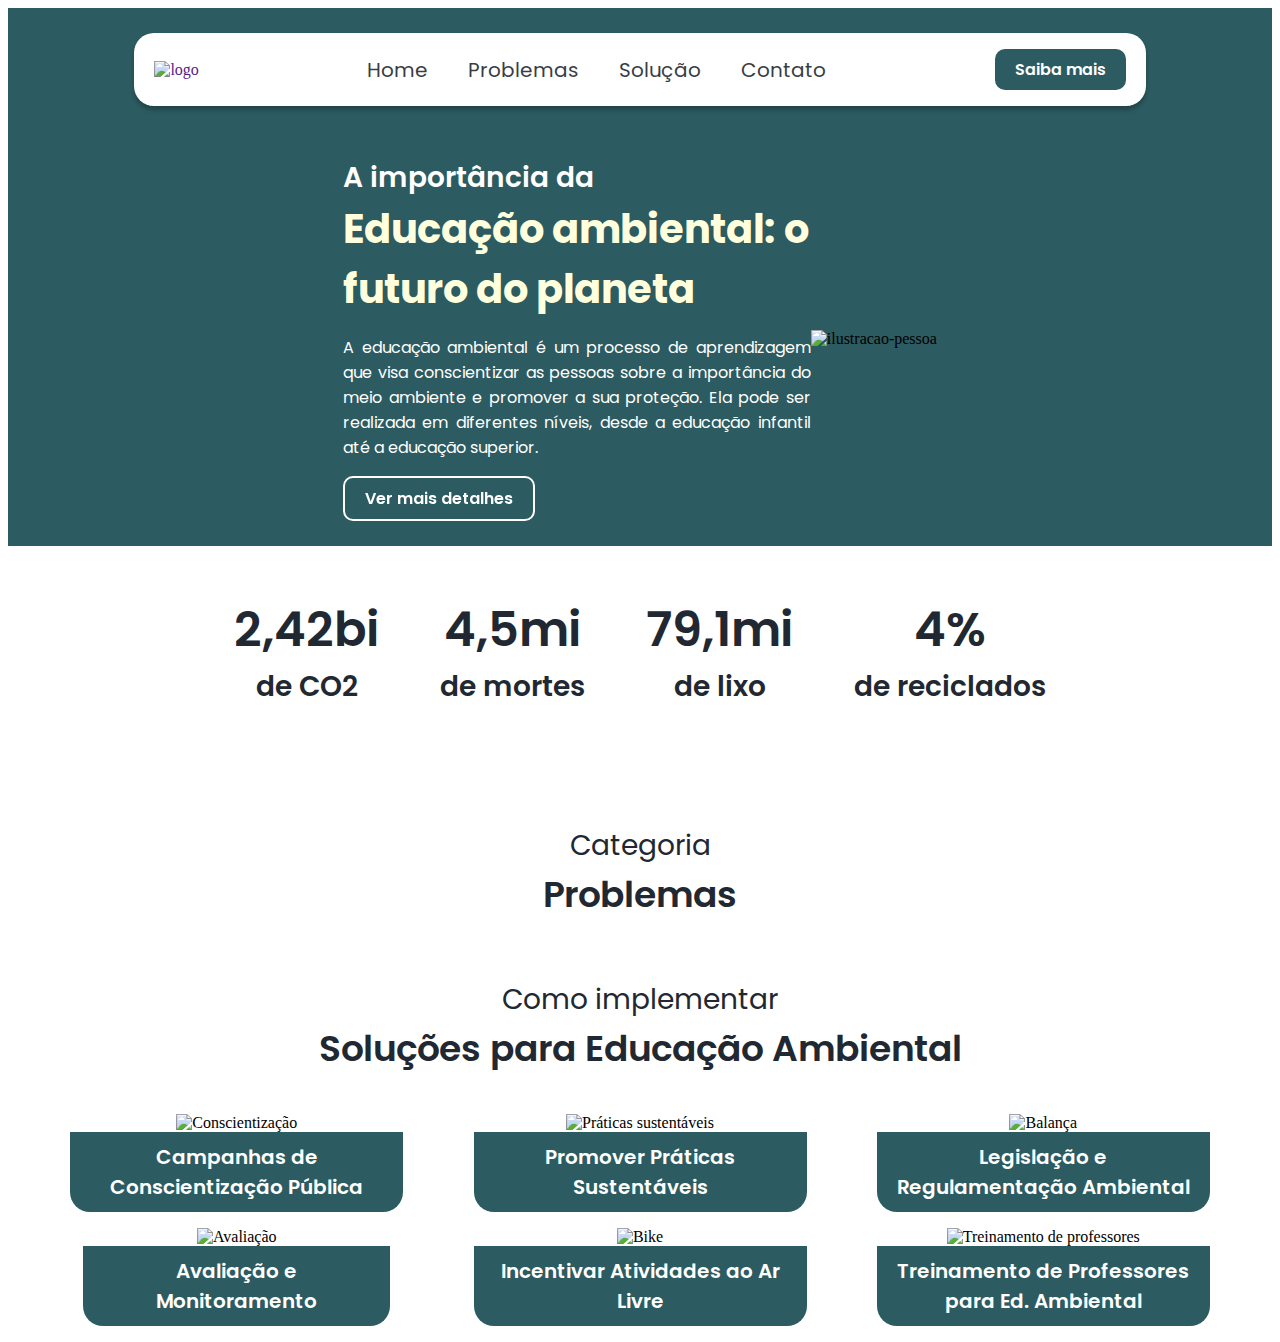
==== index.html @ cd34b2c7 "mudancas" ====
<!DOCTYPE html>
<html lang="pt-br">
<head>
    <meta charset="UTF-8">
    <meta name="viewport" content="width=device-width, initial-scale=1.0">
    <title>EDAMB.br</title>
    <link rel="shortcut icon" type="imagex/png" href="./images/logo-recic.svg">
    <link rel="stylesheet" href="style.css">
    <link rel="preconnect" href="https://fonts.googleapis.com">
    <link rel="preconnect" href="https://fonts.gstatic.com" crossorigin>
    <link href="https://fonts.googleapis.com/css2?family=Poppins:ital,wght@0,100;0,200;0,300;0,400;0,500;0,600;0,700;0,800;0,900;1,100;1,200;1,300;1,400;1,500;1,600;1,700;1,800;1,900&display=swap" rel="stylesheet">
</head>
<body>
    <header>
        <nav>
            <ul>
                <li class="logo"><div><a href=""><img src="images/logo_master.svg" alt="logo"></a></div></li>
                <li class="menu-home"><a href="#">Home</a></li>
                <li class="item-menu"><a href="">Problemas</a></li>
                <li class="item-menu"><a href="">Solução</a></li>
                <li class="item-menu"><a href="">Contato</a></li>
                <li class="saiba-mais"><div class="botao-saiba-mais"><a href="">Saiba mais</a></div></li>
            </ul>
        </nav>
        
        <div class="abertura">
            <div class="texto-importancia">
                <h2>A importância da</h2>
                <h1>Educação ambiental: o futuro do planeta</h1>
                <p>
                    A educação ambiental é um processo de aprendizagem que visa conscientizar as pessoas sobre a importância do meio ambiente e promover a sua proteção. Ela pode ser realizada em diferentes níveis, desde a educação infantil até a educação superior.
                </p>
                <div>
                    <a href="">
                        <div class="detalhes">
                            <p>Ver mais detalhes</p>
                        </div>
                    </a>
                </div>
            </div>
            <div class="imagem-header">
                <picture>
                    <source media="(max-width: 650px)" srcset="images/foto-header-menor.svg" />
                    <img
                      src="images/Component 1.svg"
                      alt="ilustracao-pessoa"
                    />
                  </picture>
            </div>
        </div>
    </header>

    <div class="info">
        <section>
          <h3>2,42bi</h3>
          <p>de CO2</p>
        </section>
        <section>
          <h3>4,5mi</h3>
          <p>de mortes</p>
        </section>
        <section>
          <h3>79,1mi</h3>
          <p>de lixo</p>
        </section>
        <section>
          <h3>4%</h3>
          <p>de reciclados</p>
        </section>
      </div>


    <div class="cards">
        <h3>Categoria</h3>
        <h2>Problemas</h2>
        <div id="cards-problemas" class="cards-problemas"></div>
    </div>


    <div class="cards">
        <h3>Como implementar</h3>
        <h2>Soluções para Educação Ambiental</h2>

        <div id="cards-solucoes" class="cards-solucoes">
            <div class="ilustracoes">
                <img src="images/lampada-verde.png" alt="Conscientização">
                <div class="titulo-solucao">
                    <h3>Campanhas de Conscientização Pública</h3>
                </div>
            </div>
            <div class="ilustracoes">
                <img src="images/Composting-Ecobali.png" alt="Práticas sustentáveis">
                <div class="titulo-solucao">
                    <h3>Promover Práticas Sustentáveis</h3>
                </div>
            </div>
            <div class="ilustracoes">
                <img src="images/balanca.png" alt="Balança">
                <div class="titulo-solucao">
                    <h3>Legislação e Regulamentação Ambiental</h3>
                </div>
            </div>
            <div class="ilustracoes">
                <img src="images/prancheta.png" alt="Avaliação">
                <div class="titulo-solucao">
                    <h3>Avaliação e Monitoramento</h3>
                </div>
            </div>
            <div class="ilustracoes">
                <img src="images/bike.png" alt="Bike">
                <div class="titulo-solucao">
                    <h3>Incentivar Atividades ao Ar Livre</h3>
                </div>
            </div>
            <div class="ilustracoes">
                <img src="images/teach.png" alt="Treinamento de professores">
                <div class="titulo-solucao">
                    <h3>Treinamento de Professores para Ed. Ambiental</h3>
                </div>
            </div>

            
            
        </div>
    </div>

    <script type="module" src="./js/main.js"></script>
</body>
</html>
---- style.css ----
header {
    display: flex;
    flex-direction: column;
    height: fit-content;
    background-color: #2C5B61;
    align-items: center;
    flex-wrap: wrap;
    align-content: center;
}

nav {
    display: flex;
    flex-wrap: wrap;
    justify-content: center;
    width: 80%;
    height: fit-content;
    border-radius: 20px;
    background: var(--White, #FFF);
    box-shadow: 0px 4px 4px 0px rgba(0, 0, 0, 0.25);
    margin-top: 2%;
    margin-bottom: 4%
}

header nav ul {
    display: flex;
    list-style-type: none;
    align-items: center;
    flex-wrap: wrap;

    flex-basis: 100%;
    justify-content: space-between;

    padding-inline-start: 0px;
}

header nav ul li {
    padding: 0 20px 0 20px;
}

/*nav li{
    transition: transform 0.5s;
    will-change: scale;
}

nav li:hover {
    transform: scale(1.1);
    color: var(--Green, #016A70);
}*/

li a, li a:visited {
    text-decoration: none;
}

header .logo {
    flex-grow: 1;
}

.menu-home{
    font-family: 'Poppins';
    font-size: 20px;
    font-style: normal;
    font-weight: 400;
    line-height: normal;
}

.menu-home a{
    color: var(--Grey, #393E46);
}

.menu-home a:hover{
    color: var(--Grey, #2C5B61);
    font-weight: 600;
}


.item-menu {
    font-family: Poppins;
    font-size: 20px;
    font-style: normal;
    font-weight: 400;
    line-height: normal;
}

.item-menu a {
    color: var(--Grey, #393E46);
}
.item-menu a:hover {
    color: var(--Grey, #2C5B61);
    font-weight: 600;
}

.saiba-mais {
    flex-grow: 1;
    display: flex;
    flex-direction: row;
    justify-content: flex-end;
}

.botao-saiba-mais a {
    border-radius: 10px;
    background: #2C5B61;

    display: inline-flex;
    padding: 8px 20px;
    justify-content: center;
    align-items: center;
    /* gap: 10px; */
    box-shadow: none;

    color: var(--White, #FFF);
    font-family: Poppins;
    font-size: 16px;
    font-style: normal;
    font-weight: 600;
    line-height: normal;
}

.botao-saiba-mais a:hover {
    background: #F6B74C;
    color: var(--White, #2C5B61);
}

.abertura {
    display: flex;
    flex-direction: row;
    justify-content: center;
    flex-wrap: wrap;
    align-items: center;
    margin-bottom: 2%;
}

.texto-importancia {
    display: flex;
    flex-direction: column;
    align-items: flex-start;
    flex-wrap: wrap;
    flex-basis: 37%;
    
}

.texto-importancia h2 {
    color: var(--White, #FFF);
    font-family: Poppins;
    font-size: 28px;
    font-style: normal;
    font-weight: 600;
    line-height: normal;
    margin: 0;
}

.texto-importancia h1 {
    color: var(--Cream, #FFD);
    font-family: Poppins;
    font-size: 40px;
    font-style: normal;
    font-weight: 700;
    line-height: normal;
    margin: 0;
}

.texto-importancia p {
    color: var(--White, #FFF);
    text-align: justify;
    font-family: Poppins;
    font-size: 16px;
    font-style: normal;
    font-weight: 400;
    line-height: normal;
}

.detalhes {
    display: flex;
    padding: 8px 20px;
    justify-content: center;
    align-items: center;
    gap: 10px;
    border-radius: 10px;
    border: 2px solid var(--White, #FFF);
}

.texto-importancia a p{
    color: var(--White, #FFF);
    font-family: Poppins;
    font-size: 16px;
    font-style: normal;
    font-weight: 600;
    line-height: normal;
    margin: 0;
}

.texto-importancia a, a:visited {
    text-decoration: none;
}

.texto-importancia div {
    transition: transform 0.4s;
    will-change: scale;
}

.texto-importancia div:hover {
    transform: scale(1.05);
}

.imagem-header {
    display: flex;
}

.info {
    display: flex;
    flex-flow: wrap;
    text-align: center;
    justify-content: center;
}

.info section {
    padding: 30px;
    padding-top: 0;
    padding-bottom: 7%;
}

.info section h3 {
    color: var(--Dark, #222831);
    font-family: Poppins;
    font-size: 48px;
    font-style: normal;
    font-weight: 600;
    line-height: normal;
    margin-bottom: 0;
}

.info section p {
    color: var(--Dark, #222831);
    font-family: Poppins;
    font-size: 28px;
    font-style: normal;
    font-weight: 600;
    line-height: normal;
    margin: 0;
}

.cards {
    display: flex;
    align-items: center;
    flex-direction: column;
    flex-wrap: wrap;
}

/*.cards:hover{
    transition: transform 0.4s;
    will-change: scale;
    transform: scale(1.05);
}*/

.cards h3 {
    color: var(--Dark, #222831);
    font-family: Poppins;
    font-size: 28px;
    font-style: normal;
    font-weight: 400;
    line-height: normal;
    margin-bottom: 0;
}

.cards h2 {
    color: var(--Dark, #222831);
    font-family: Poppins;
    font-size: 36px;
    font-style: normal;
    font-weight: 600;
    line-height: normal;
    margin-top: 0;
    text-align: center;
}

.cards-problemas {
    display: flex;
    flex-direction: row;
    flex-wrap: wrap;
    justify-content: space-evenly;
}

.cards-solucoes {
    display: flex;
    flex-direction: row;
    flex-wrap: wrap;
    justify-content: space-evenly;
}

.cards-solucoes .ilustracoes {
    border-radius: 20px;
    height:fit-content;
    width: 333px;
    display: flex;
    flex-direction: column;
    width: 333px;
    flex-wrap: wrap;
    align-items: center;

    margin: 8px;
}

.cards-solucoes .titulo-solucao {
    border-radius: 0 0 20px 20px;
    background-color: #2C5B61;

    display: flex;
    flex-direction: column;
    flex-basis: 90%;
    flex-wrap: wrap;
}

.cards-solucoes .titulo-solucao h3 {
    color: var(--White, #FFF);
    font-family: Poppins;
    font-size: 20px;
    font-style: normal;
    font-weight: 600;
    line-height: normal;
    align-self: center;
    width: 90%;
    margin: 10px;
    text-align: center;
}

@media (max-width: 1029px) {
    header nav ul {
        flex-direction: column; /* Altera o layout para coluna */
        align-items: center; /* Alinha os itens ao centro na direção da coluna */
    }

    header nav ul li {
        padding: 15px 0; /* Ajuste o espaçamento entre os itens conforme necessário */
    }
}
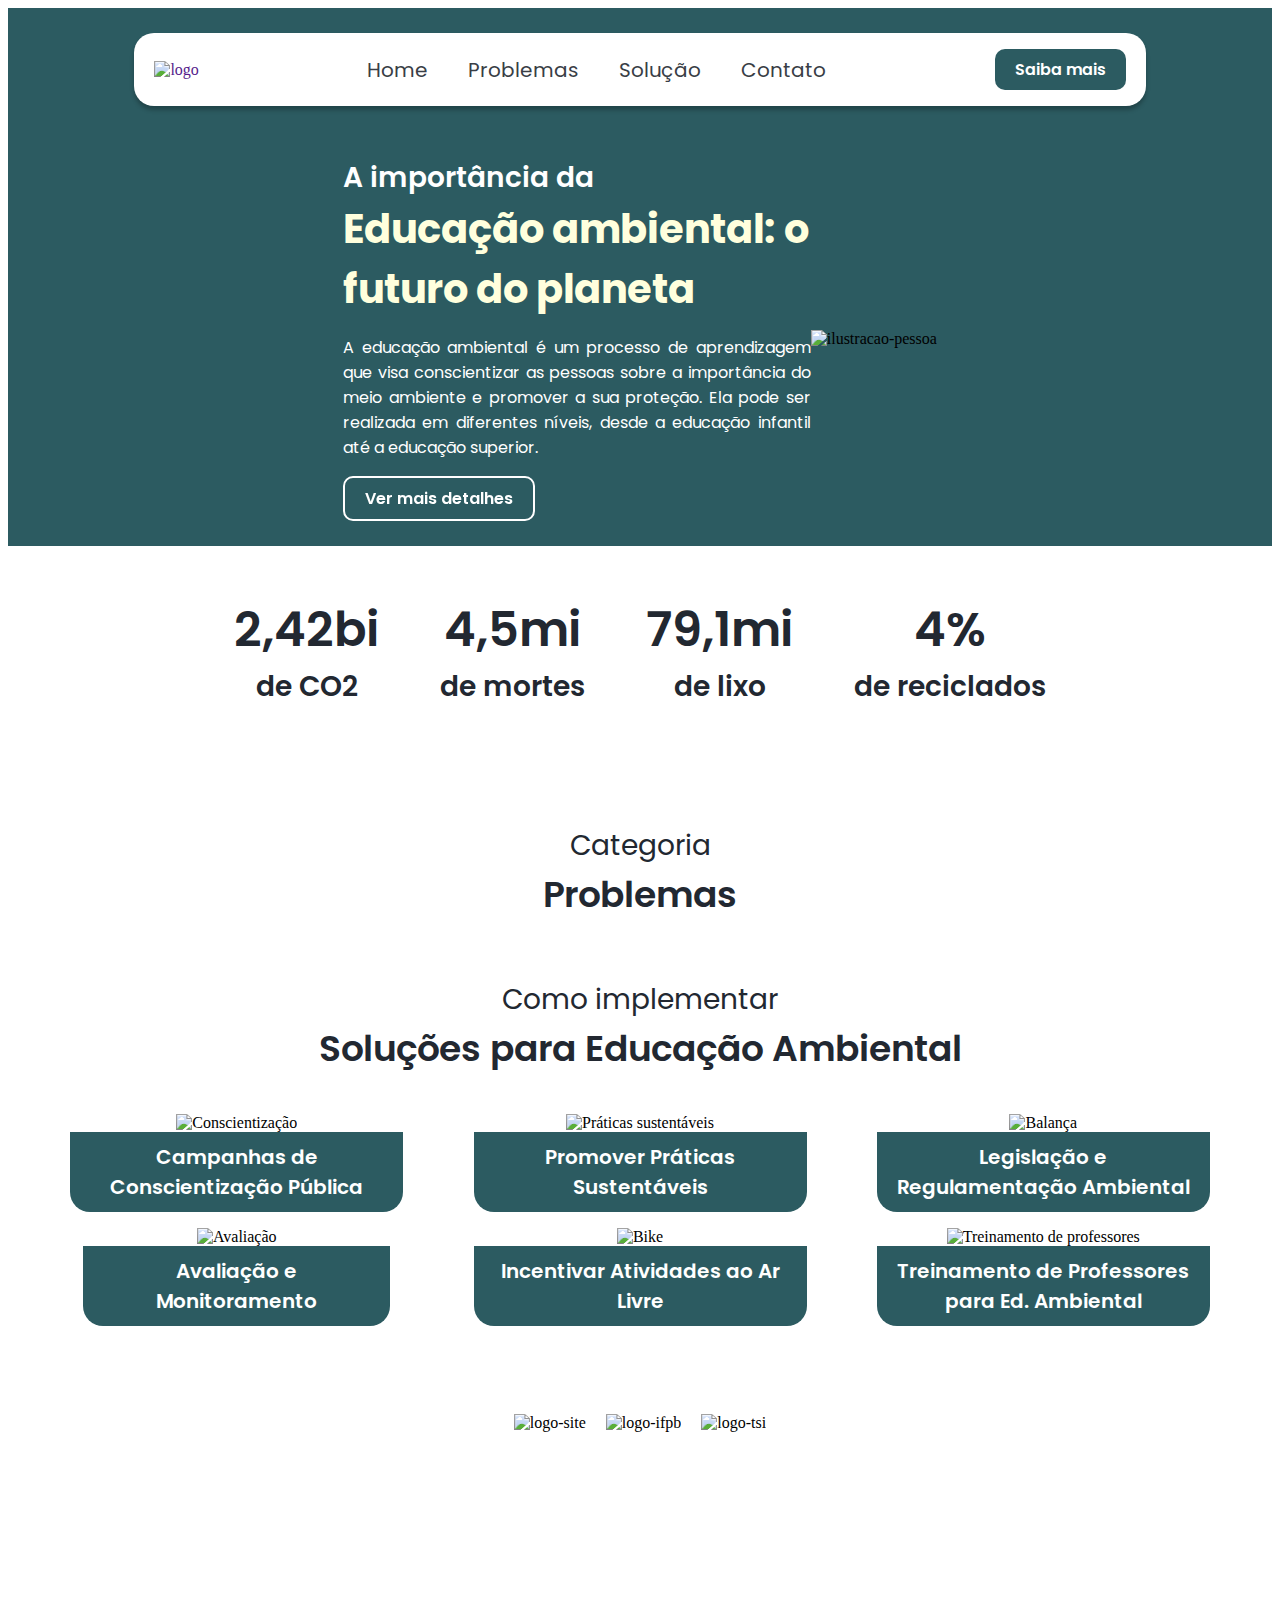
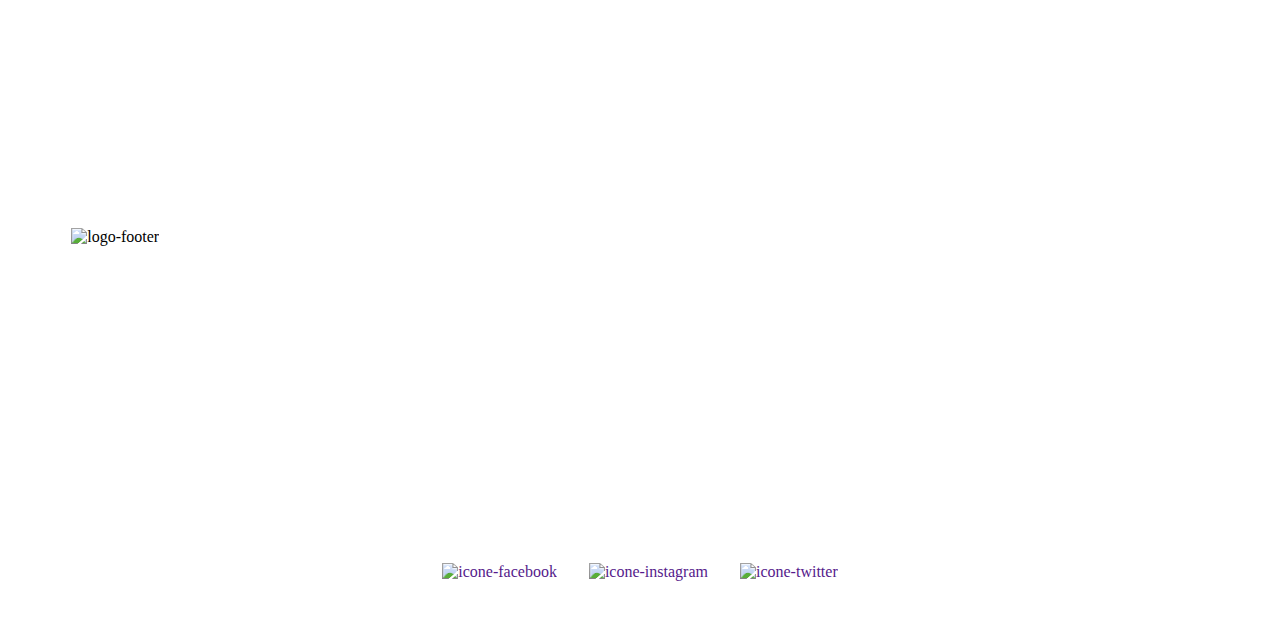
==== commit c23fe2d1: "alteracoes no nav" ====
--- a/index.html
+++ b/index.html
@@ -124,6 +124,46 @@
         </div>
     </div>
 
+    <div class="logos">
+        <img src="images/logo-meio.svg" alt="logo-site">
+        <img src="images/ifpb.svg" alt="logo-ifpb">
+        <img src="images/tsi.svg" alt="logo-tsi">
+    </div>
+
+    <footer>
+        <div class="footer-container">
+            <div class="endereco">
+                <img src="images/logo-fim.svg" alt="logo-footer">
+                <p>Endereço : Av. Primeiro de Maio, 720 - Jaguaribe, João Pessoa - PB, 58015-435</p>
+                <p>(83) 3612-1200</p>
+                <p>www.ifpb.edu.br/joaopessoa</p>
+            </div>
+            <div class="topico">
+                <h4>Company</h4>
+                <h5>About</h5>
+                <h5>Careers</h5>
+                <h5>Mobile</h5>
+            </div>
+            <div class="topico">
+                <h4>Contact</h4>
+                <h5>Help/FAQ</h5>
+                <h5>Press</h5>
+                <h5>Affiliates</h5>
+            </div>
+            <div class="topico">
+                <h4>More</h4>
+                <h5>Airlinefees</h5>
+                <h5>Airline</h5>
+                <h5>Low fare tips</h5>
+            </div>
+        </div>
+        <div class="icones">
+            <a href=""><img src="images/icone-facebook.svg" alt="icone-facebook"></a>
+            <a href=""><img src="images/icone-instagram.svg" alt="icone-instagram"></a>
+            <a href=""><img src="images/icone-twitter.svg" alt="icone-twitter"></a>
+        </div>
+    </footer>
+
     <script type="module" src="./js/main.js"></script>
 </body>
 </html>--- a/style.css
+++ b/style.css
@@ -37,15 +37,10 @@
     padding: 0 20px 0 20px;
 }
 
-/*nav li{
-    transition: transform 0.5s;
-    will-change: scale;
-}
-
-nav li:hover {
+/* nav li:hover {
     transform: scale(1.1);
-    color: var(--Green, #016A70);
-}*/
+    transition: 0.3s;
+} */
 
 li a, li a:visited {
     text-decoration: none;
@@ -55,7 +50,7 @@
     flex-grow: 1;
 }
 
-.menu-home{
+.menu-home {
     font-family: 'Poppins';
     font-size: 20px;
     font-style: normal;
@@ -63,15 +58,14 @@
     line-height: normal;
 }
 
-.menu-home a{
+.menu-home a {
     color: var(--Grey, #393E46);
 }
 
-.menu-home a:hover{
-    color: var(--Grey, #2C5B61);
-    font-weight: 600;
-}
-
+.menu-home a:hover {
+    color: var(--Grey, #393E46);
+    font-weight: 600;
+}
 
 .item-menu {
     font-family: Poppins;
@@ -84,8 +78,9 @@
 .item-menu a {
     color: var(--Grey, #393E46);
 }
+
 .item-menu a:hover {
-    color: var(--Grey, #2C5B61);
+    color: var(--Grey, #393E46);
     font-weight: 600;
 }
 
@@ -135,7 +130,6 @@
     align-items: flex-start;
     flex-wrap: wrap;
     flex-basis: 37%;
-    
 }
 
 .texto-importancia h2 {
@@ -245,12 +239,6 @@
     flex-wrap: wrap;
 }
 
-/*.cards:hover{
-    transition: transform 0.4s;
-    will-change: scale;
-    transform: scale(1.05);
-}*/
-
 .cards h3 {
     color: var(--Dark, #222831);
     font-family: Poppins;
@@ -321,6 +309,95 @@
     margin: 10px;
     text-align: center;
 }
+
+.logos {
+    display: flex;
+    flex-direction: row;
+    justify-content: center;
+    flex-wrap: wrap;
+    margin: 70px 8px;
+}
+
+.logos img {
+    margin: 10px;
+}
+
+footer {
+    display: flex;
+    justify-content: center;
+    background-image: url(images/footer.svg);
+    background-size: cover;
+    background-repeat: no-repeat;
+    padding-top: 25%;
+    flex-wrap: wrap;
+    height: fit-content;
+}
+
+footer h4 {
+    color: var(--White, #FFF);
+    font-family: Poppins;
+    font-size: 20px;
+    font-style: normal;
+    font-weight: 600;
+    line-height: normal;
+}
+
+footer p, footer h5 {
+    color: var(--White, #FFF);
+    font-family: Poppins;
+    font-size: 16px;
+    font-style: normal;
+    font-weight: 400;
+    line-height: normal;
+}
+
+footer p {
+    width: 85%;
+}
+
+.footer-container {
+    display: flex;
+    flex-direction: row;
+    flex-wrap: wrap;
+    justify-content: space-between;
+    width: 90%;
+}
+
+.endereco {
+    flex-basis: 50%;
+    display: flex;
+    flex-wrap: wrap;
+    justify-content: flex-start;
+}
+
+.topico {
+    display: flex;
+    flex-direction: column;
+    flex-wrap: wrap;
+}
+
+.icones {
+    flex-basis: 90%;
+    display: flex;
+    flex-direction: row;
+    flex-wrap: wrap;
+    justify-content: center;
+    padding-bottom: 2%;
+}
+
+.icones img {
+    margin: 16px;
+}
+
+.icones a, .icones a:visited {
+    text-decoration: none;
+}
+
+footer .icones a:hover img {
+    border-radius: 100%;
+    border: 0.5px solid white; /* Adiciona uma borda branca com 2 pixels de largura */
+}
+
 
 @media (max-width: 1029px) {
     header nav ul {
@@ -332,3 +409,14 @@
         padding: 15px 0; /* Ajuste o espaçamento entre os itens conforme necessário */
     }
 }
+
+@media (max-width: 920px) {
+    .endereco {
+        flex-basis: 100%;
+    }
+
+    footer {
+        padding-top: 80%;
+        padding-bottom: 10%;
+    }
+}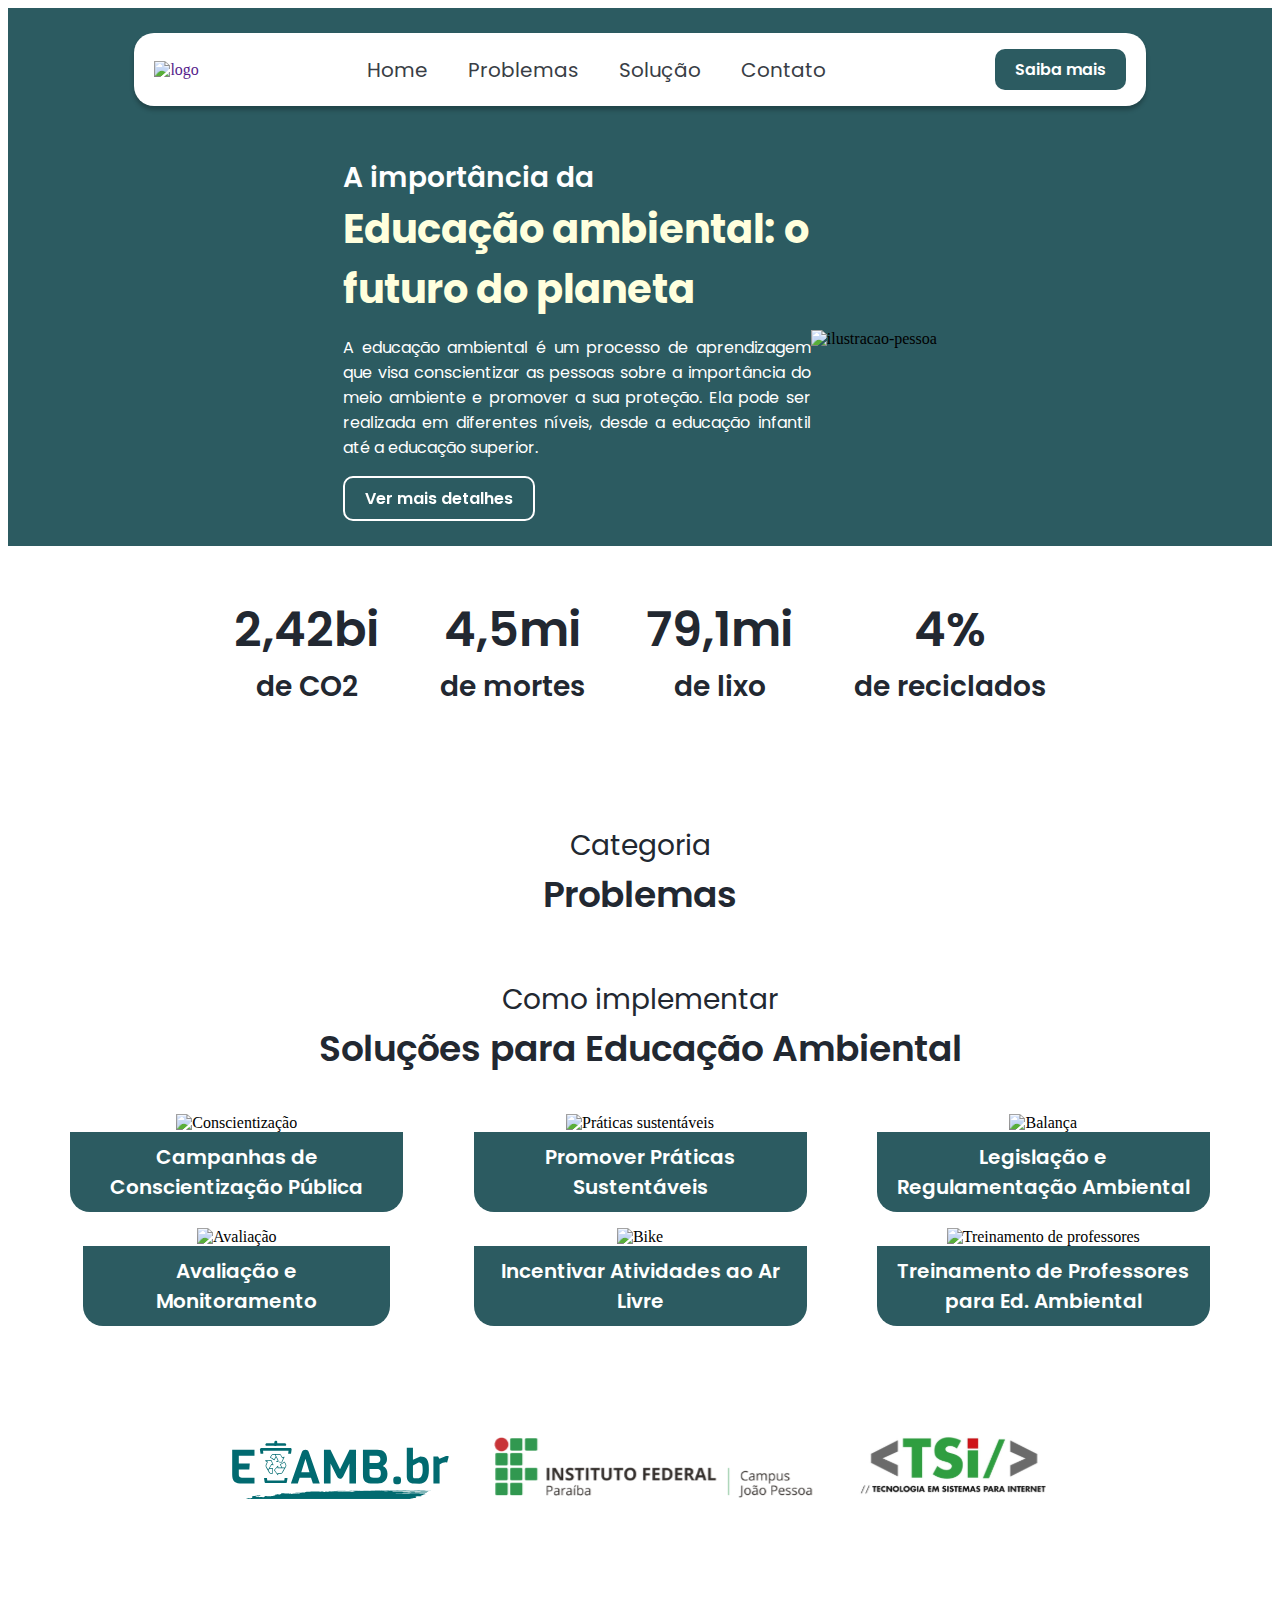
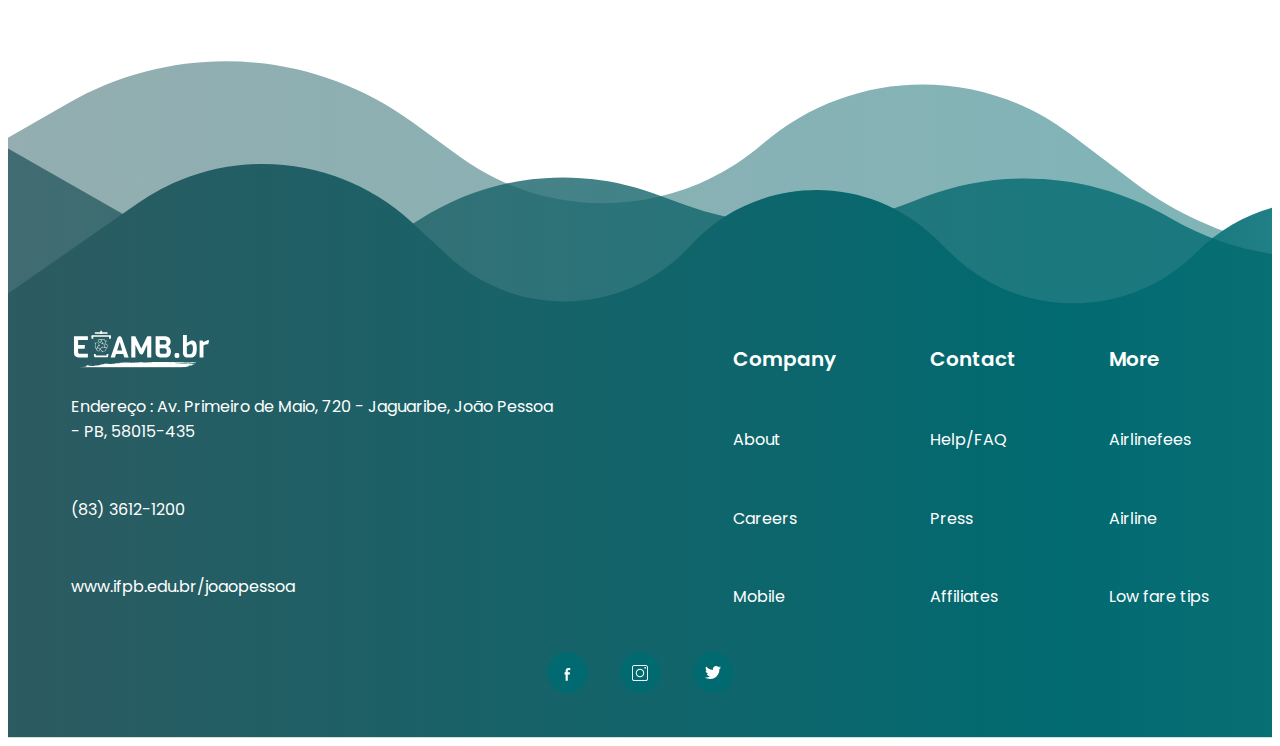
==== commit 619ddf56: "Merge pull request #1 from l-e-t-i-c-i-a/primeira-versao" ====
--- a/index.html
+++ b/index.html
@@ -124,6 +124,7 @@
         </div>
     </div>
 
+
     <div class="logos">
         <img src="images/logo-meio.svg" alt="logo-site">
         <img src="images/ifpb.svg" alt="logo-ifpb">
@@ -164,6 +165,7 @@
         </div>
     </footer>
 
+
     <script type="module" src="./js/main.js"></script>
 </body>
 </html>--- a/style.css
+++ b/style.css
@@ -37,11 +37,6 @@
     padding: 0 20px 0 20px;
 }
 
-/* nav li:hover {
-    transform: scale(1.1);
-    transition: 0.3s;
-} */
-
 li a, li a:visited {
     text-decoration: none;
 }
@@ -49,6 +44,7 @@
 header .logo {
     flex-grow: 1;
 }
+
 
 .menu-home {
     font-family: 'Poppins';
@@ -63,7 +59,7 @@
 }
 
 .menu-home a:hover {
-    color: var(--Grey, #393E46);
+    color: var(--Grey, #2C5B61);
     font-weight: 600;
 }
 
@@ -80,7 +76,7 @@
 }
 
 .item-menu a:hover {
-    color: var(--Grey, #393E46);
+    color: var(--Grey, #2C5B61);
     font-weight: 600;
 }
 
@@ -309,6 +305,7 @@
     margin: 10px;
     text-align: center;
 }
+
 
 .logos {
     display: flex;
@@ -410,6 +407,7 @@
     }
 }
 
+
 @media (max-width: 920px) {
     .endereco {
         flex-basis: 100%;
@@ -419,4 +417,5 @@
         padding-top: 80%;
         padding-bottom: 10%;
     }
-}+}
+
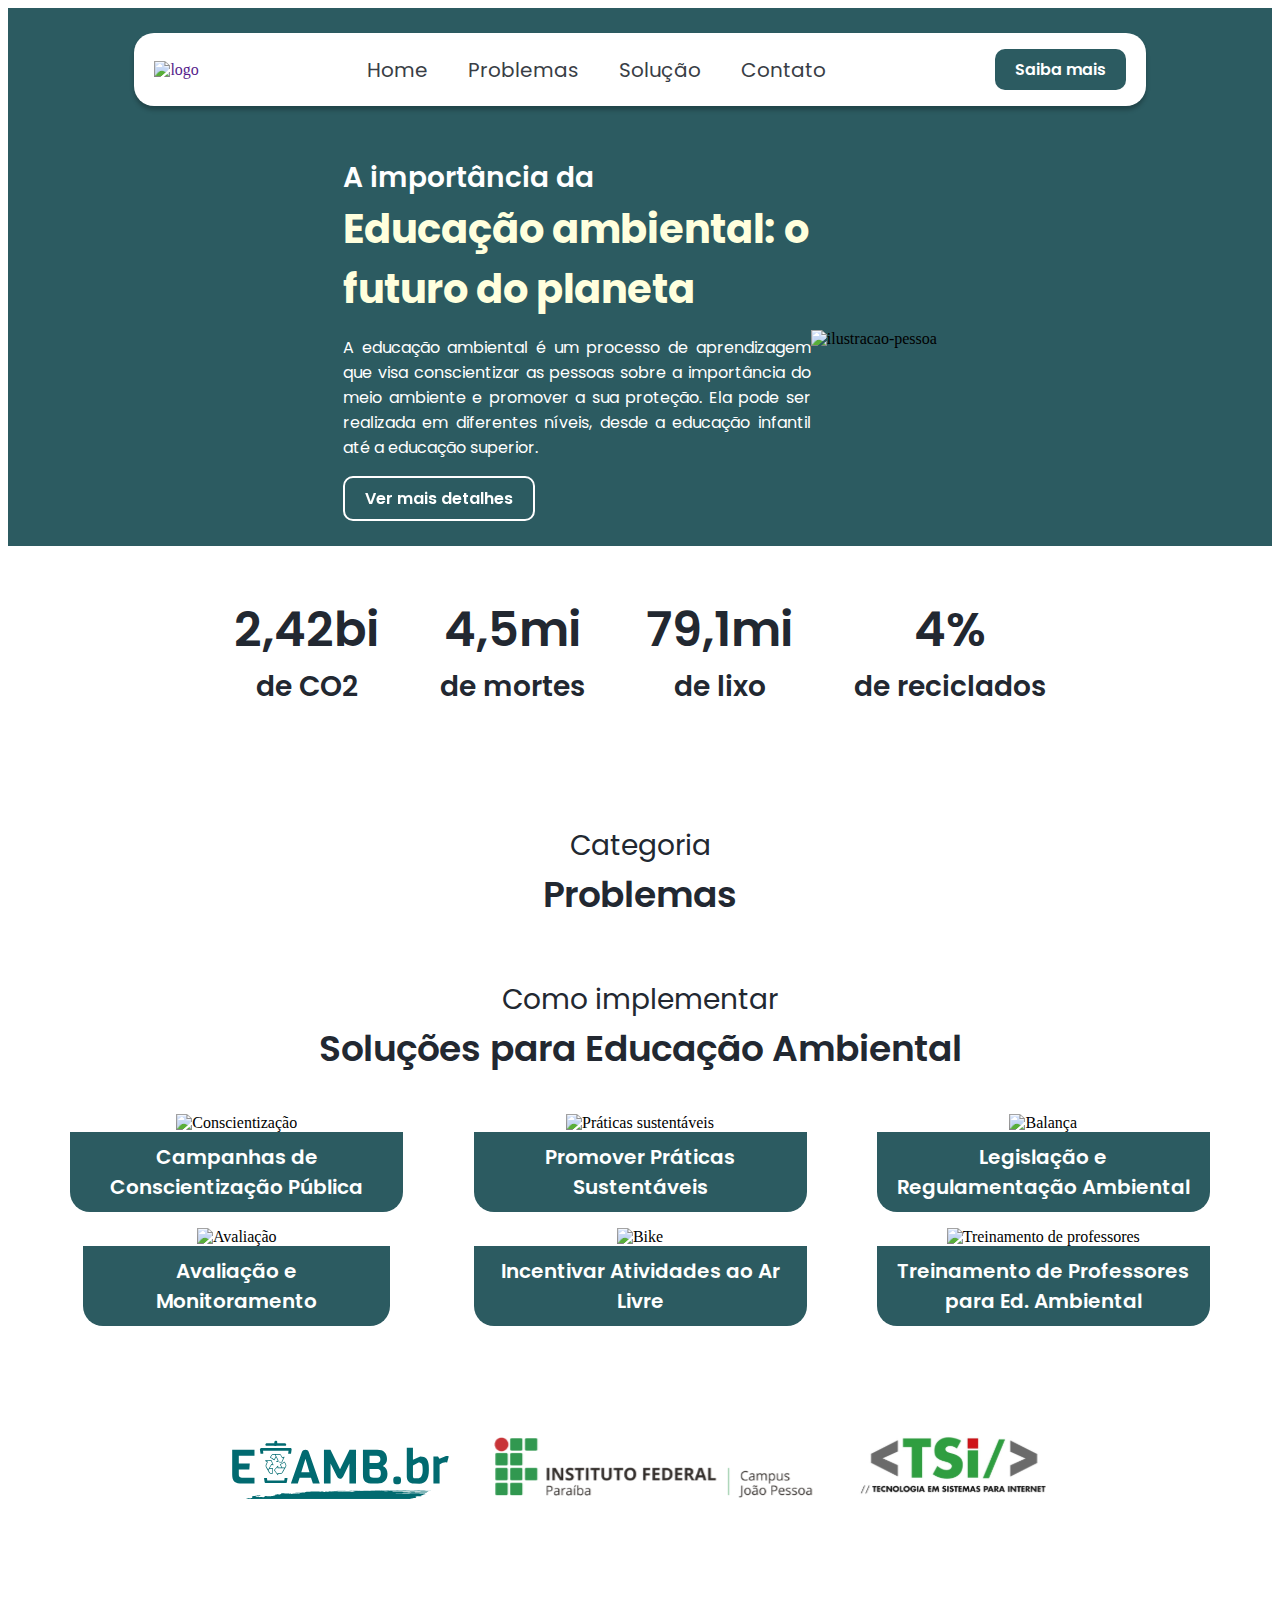
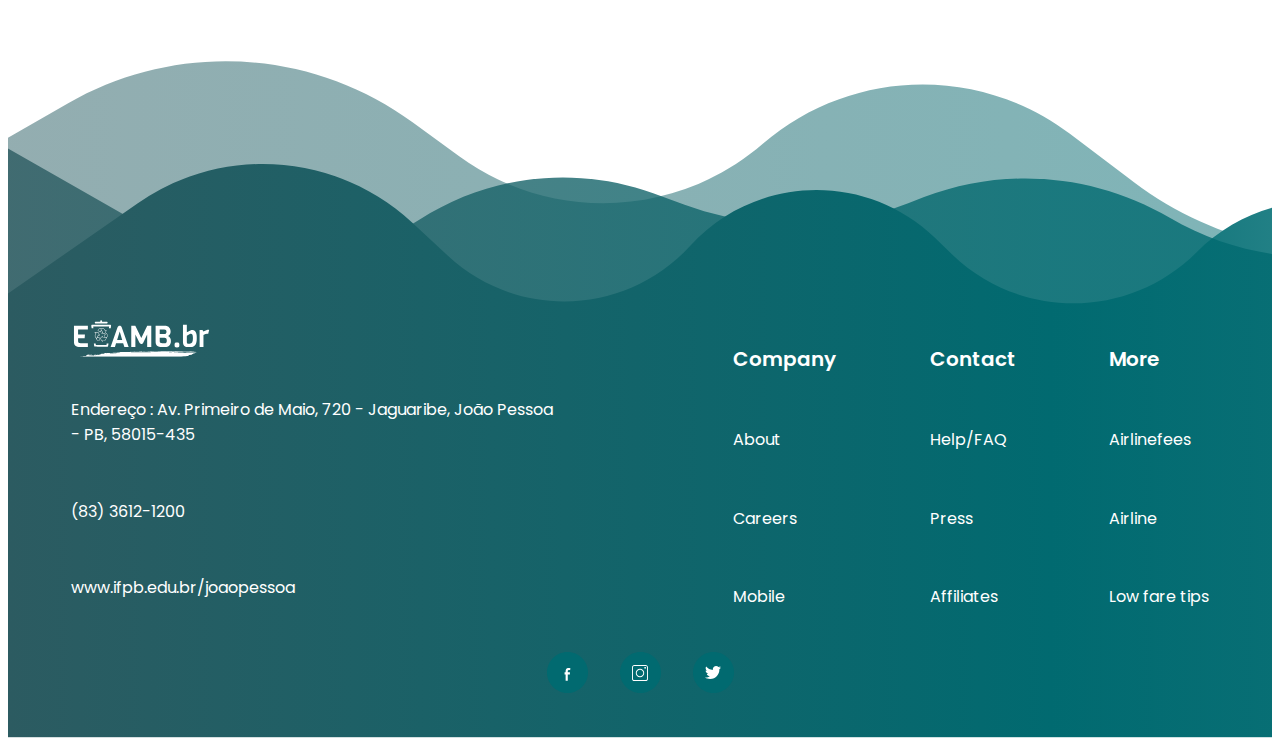
==== commit f8b0cebb: "alteracoes no footer" ====
--- a/index.html
+++ b/index.html
@@ -134,28 +134,28 @@
     <footer>
         <div class="footer-container">
             <div class="endereco">
-                <img src="images/logo-fim.svg" alt="logo-footer">
+                <a href=""><img src="images/logo-fim.svg" alt="logo-footer"></a>
                 <p>Endereço : Av. Primeiro de Maio, 720 - Jaguaribe, João Pessoa - PB, 58015-435</p>
                 <p>(83) 3612-1200</p>
-                <p>www.ifpb.edu.br/joaopessoa</p>
+                <a href="https://www.ifpb.edu.br/joaopessoa" target="_blank"><p>www.ifpb.edu.br/joaopessoa</p></a>
             </div>
             <div class="topico">
                 <h4>Company</h4>
-                <h5>About</h5>
-                <h5>Careers</h5>
-                <h5>Mobile</h5>
+                <a href=""><h5>About</h5></a>
+                <a href=""><h5>Careers</h5></a>
+                <a href=""><h5>Mobile</h5></a>
             </div>
             <div class="topico">
                 <h4>Contact</h4>
-                <h5>Help/FAQ</h5>
-                <h5>Press</h5>
-                <h5>Affiliates</h5>
+                <a href=""><h5>Help/FAQ</h5></a>
+                <a href=""><h5>Press</h5></a>
+                <a href=""><h5>Affiliates</h5></a>
             </div>
             <div class="topico">
                 <h4>More</h4>
-                <h5>Airlinefees</h5>
-                <h5>Airline</h5>
-                <h5>Low fare tips</h5>
+                <a href=""><h5>Airlinefees</h5></a>
+                <a href=""><h5>Airline</h5></a>
+                <a href=""><h5>Low fare tips</h5></a>
             </div>
         </div>
         <div class="icones">
--- a/style.css
+++ b/style.css
@@ -395,6 +395,14 @@
     border: 0.5px solid white; /* Adiciona uma borda branca com 2 pixels de largura */
 }
 
+footer a, footer a:visited {
+    text-decoration: none;
+}
+
+footer a:hover {
+    text-decoration: underline;
+    text-decoration-color: #FFF;
+}
 
 @media (max-width: 1029px) {
     header nav ul {
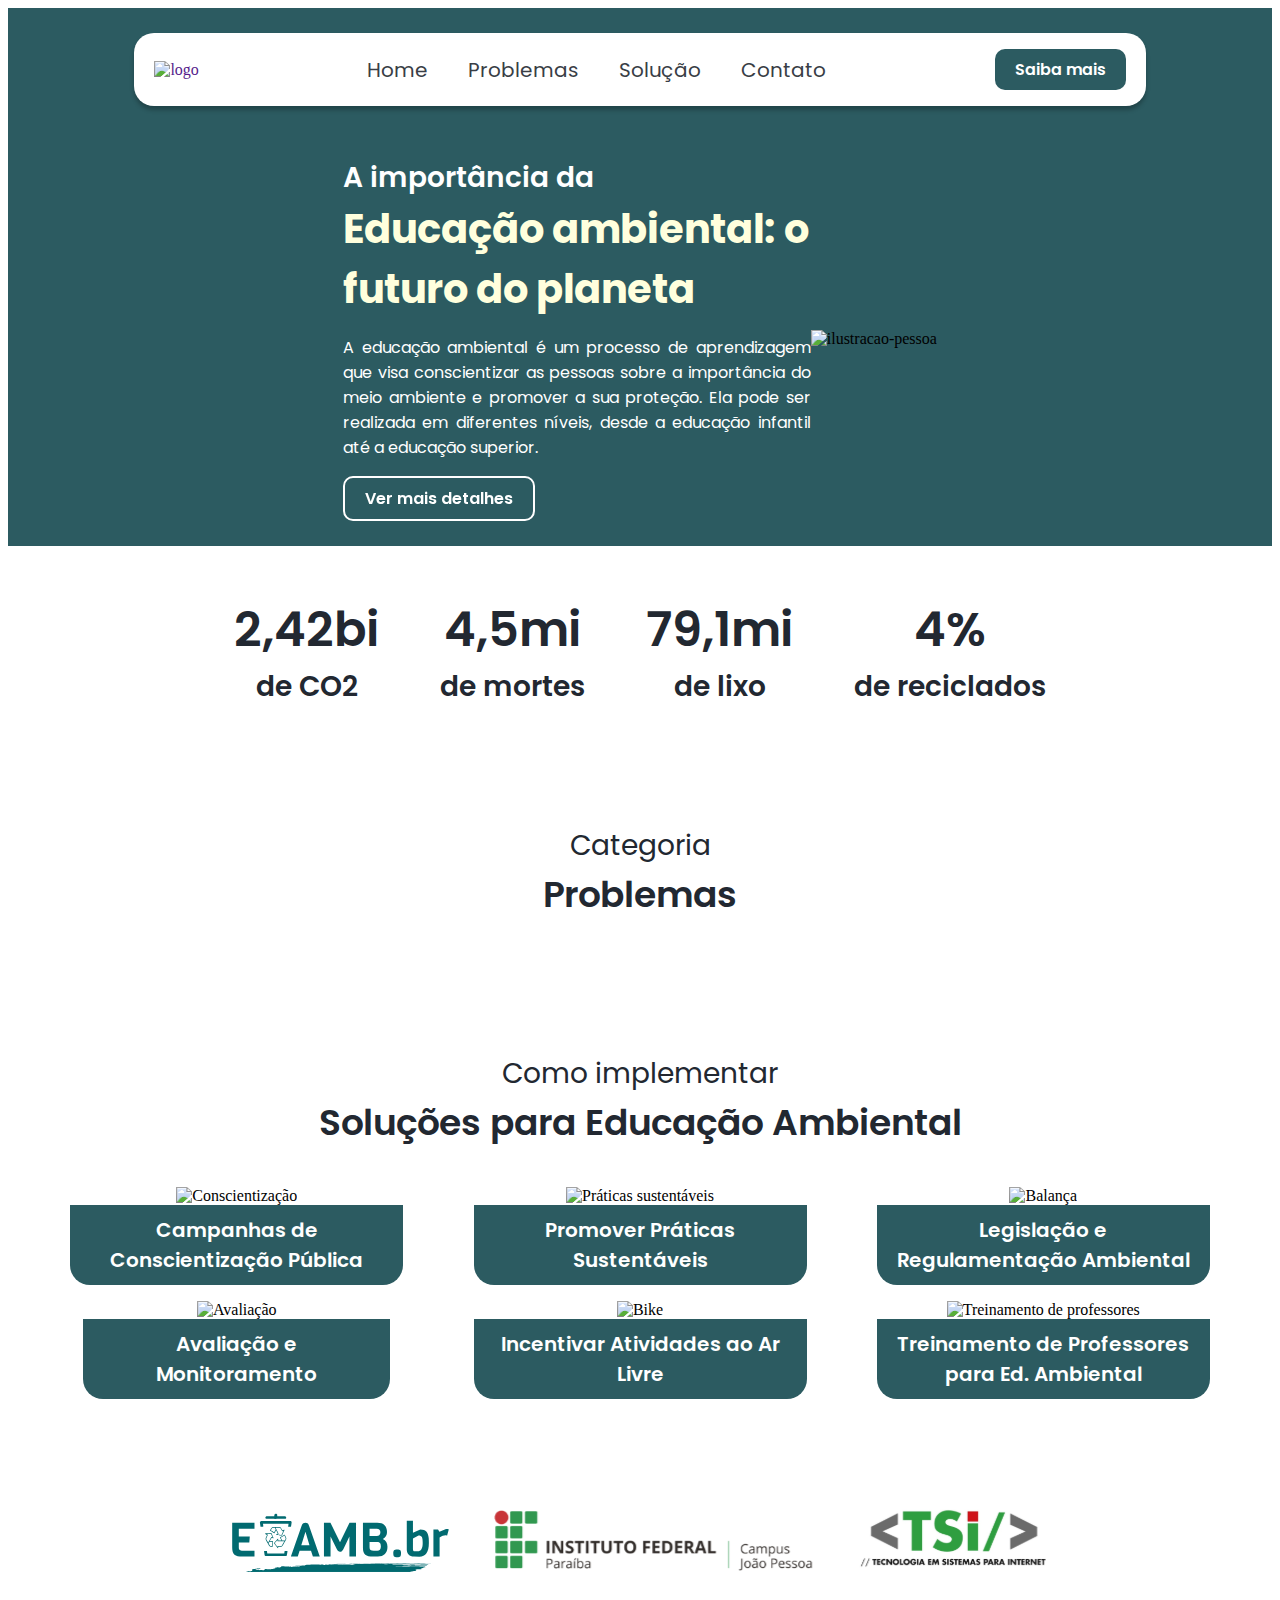
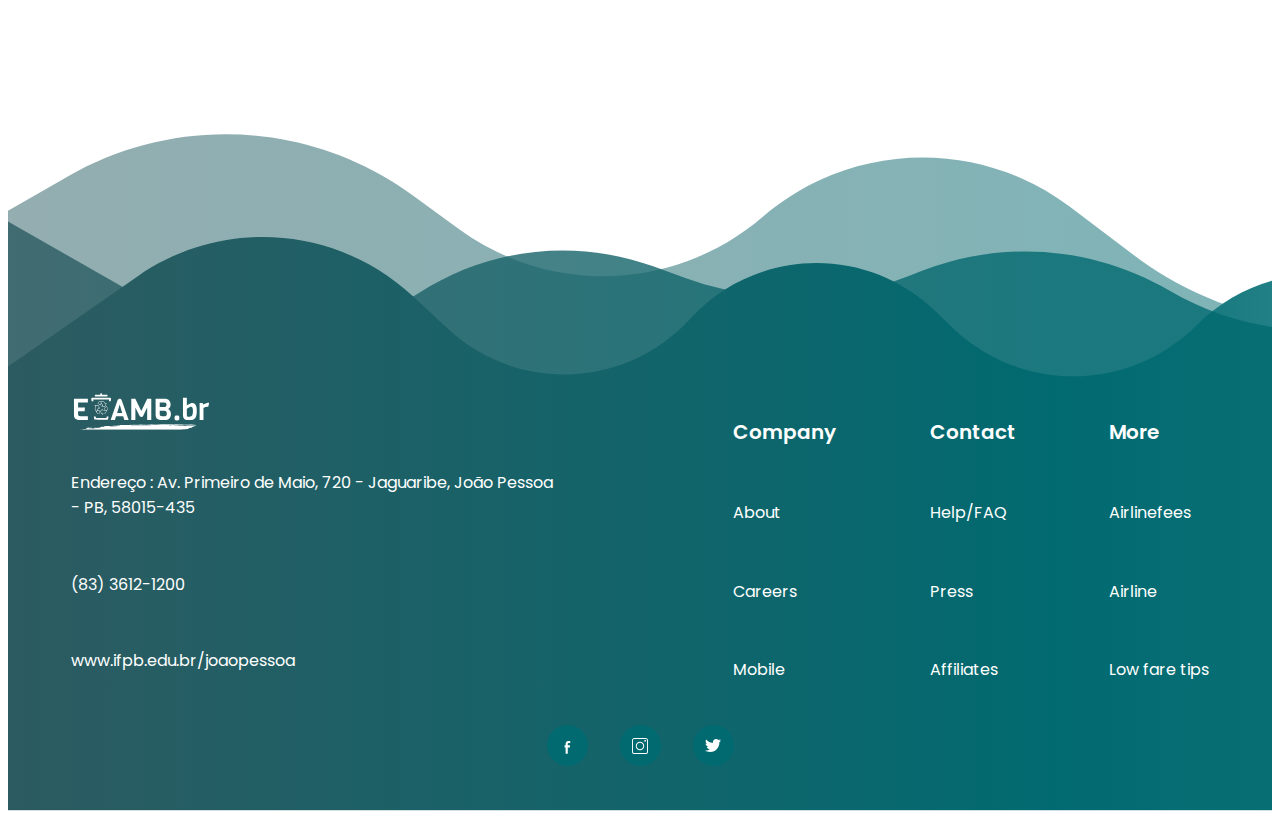
==== commit 3f619964: "Merge pull request #2 from thaynarlt/teste" ====
--- a/index.html
+++ b/index.html
@@ -78,7 +78,7 @@
 
 
     <div class="cards">
-        <h3>Como implementar</h3>
+        <h3 class="h3-solucoes">Como implementar</h3>
         <h2>Soluções para Educação Ambiental</h2>
 
         <div id="cards-solucoes" class="cards-solucoes">
--- a/style.css
+++ b/style.css
@@ -270,6 +270,10 @@
     justify-content: space-evenly;
 }
 
+.h3-solucoes {
+    margin-top: 8%;
+}
+
 .cards-solucoes .ilustracoes {
     border-radius: 20px;
     height:fit-content;
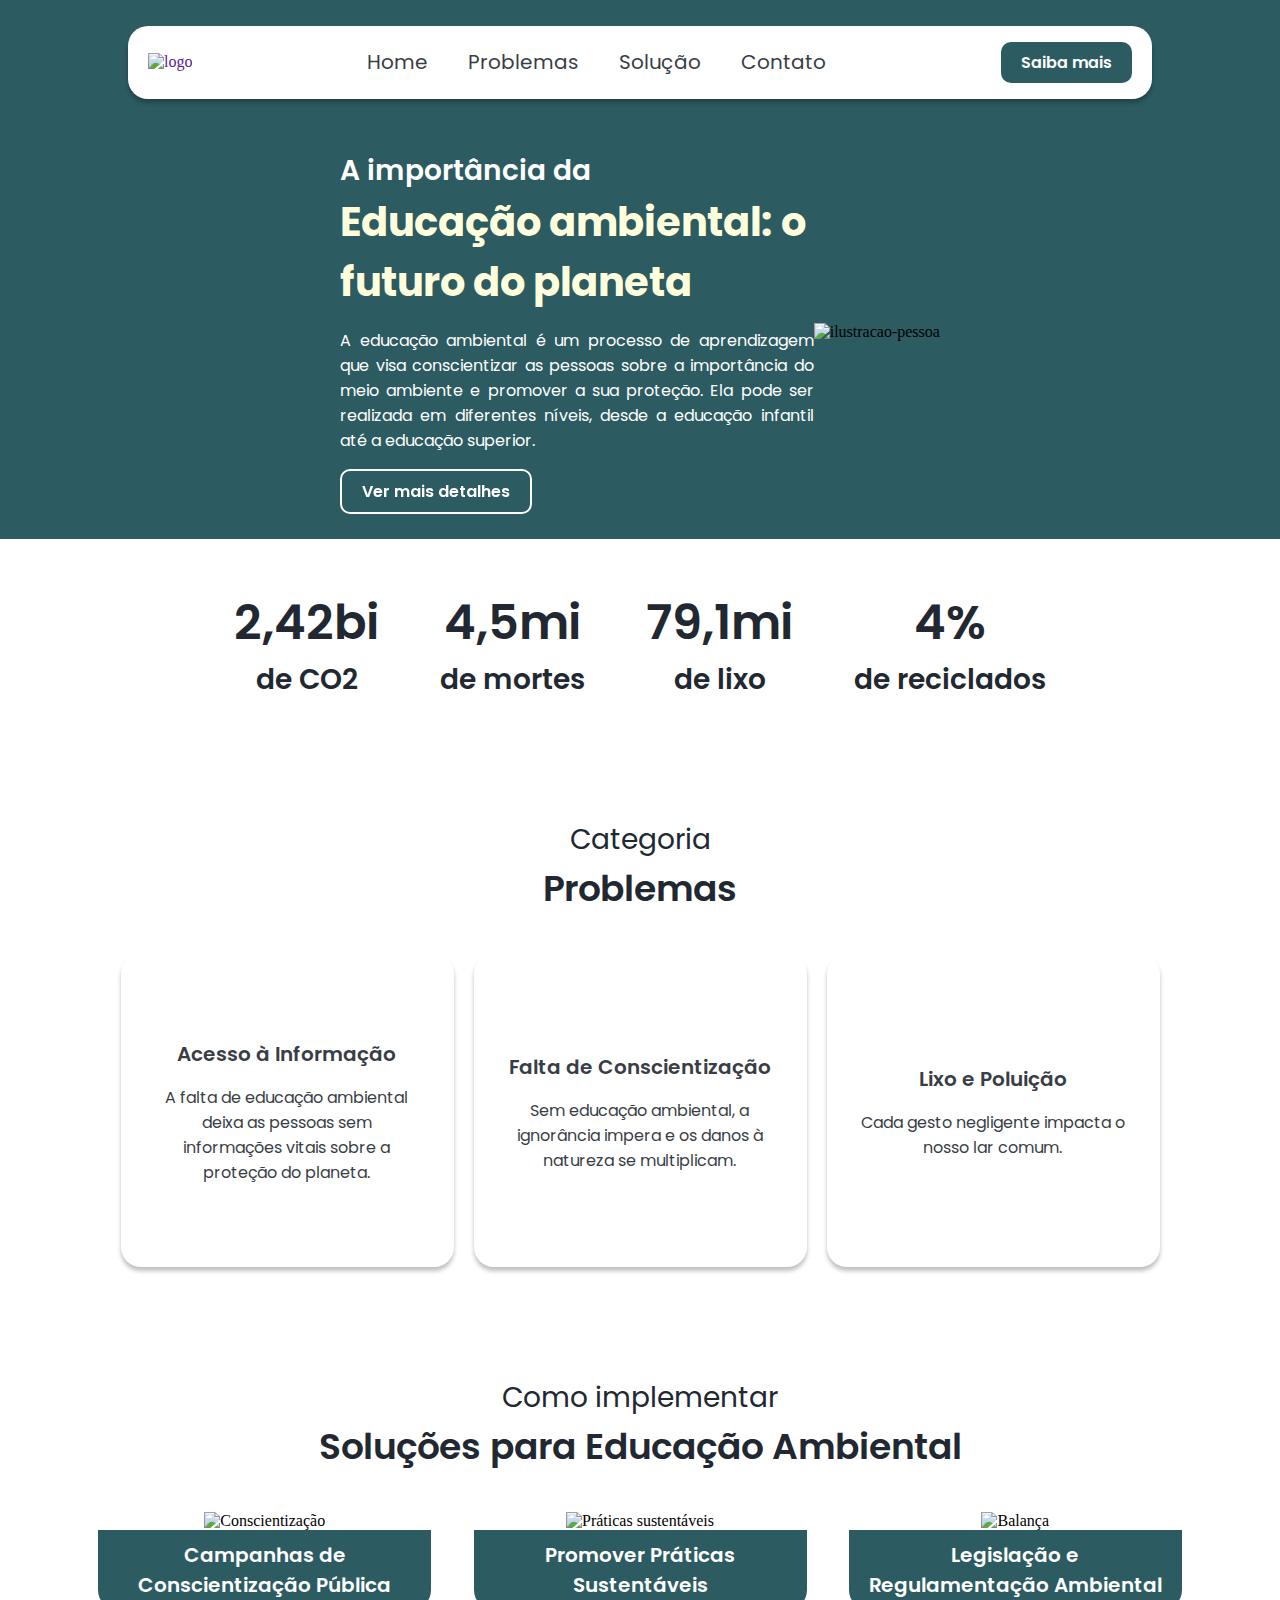
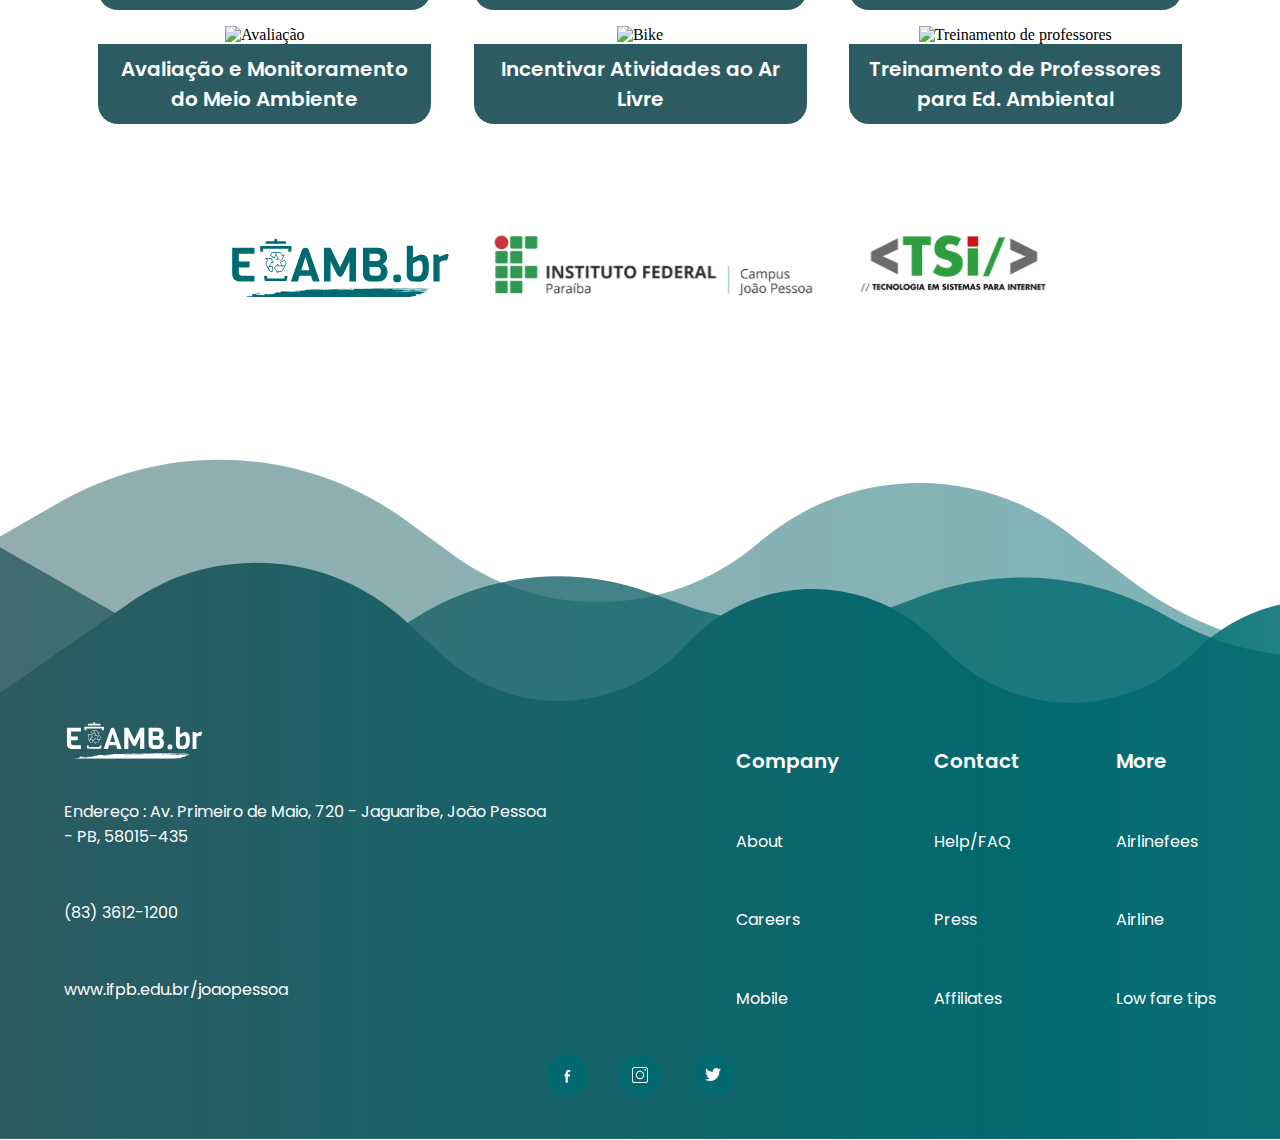
==== commit 5cc97127: "sombreado cards" ====
--- a/index.html
+++ b/index.html
@@ -103,7 +103,7 @@
             <div class="ilustracoes">
                 <img src="images/prancheta.png" alt="Avaliação">
                 <div class="titulo-solucao">
-                    <h3>Avaliação e Monitoramento</h3>
+                    <h3>Avaliação e Monitoramento do Meio Ambiente</h3>
                 </div>
             </div>
             <div class="ilustracoes">
--- a/style.css
+++ b/style.css
@@ -1,3 +1,7 @@
+body {
+    margin: 0;
+}
+
 header {
     display: flex;
     flex-direction: column;
@@ -263,11 +267,22 @@
     justify-content: space-evenly;
 }
 
+.sombra:hover {
+    box-shadow: 0px 8px 8px 0px rgba(0, 0, 0, 0.5) !important; /* Sombra mais forte ao passar o mouse */
+    transition: box-shadow 0.3s ease;
+}
+
+.ilustracoes:hover {
+    box-shadow: 0px 8px 8px 0px rgba(0, 0, 0, 0.5); /* Sombra mais forte ao passar o mouse */
+    transition: box-shadow 0.3s ease;
+}
+
 .cards-solucoes {
     display: flex;
     flex-direction: row;
     flex-wrap: wrap;
     justify-content: space-evenly;
+    width: 70%;
 }
 
 .h3-solucoes {
@@ -406,6 +421,12 @@
 footer a:hover {
     text-decoration: underline;
     text-decoration-color: #FFF;
+}
+
+@media (max-width: 1500px) {
+    .cards-solucoes {
+        width: 90%;
+    }
 }
 
 @media (max-width: 1029px) {
